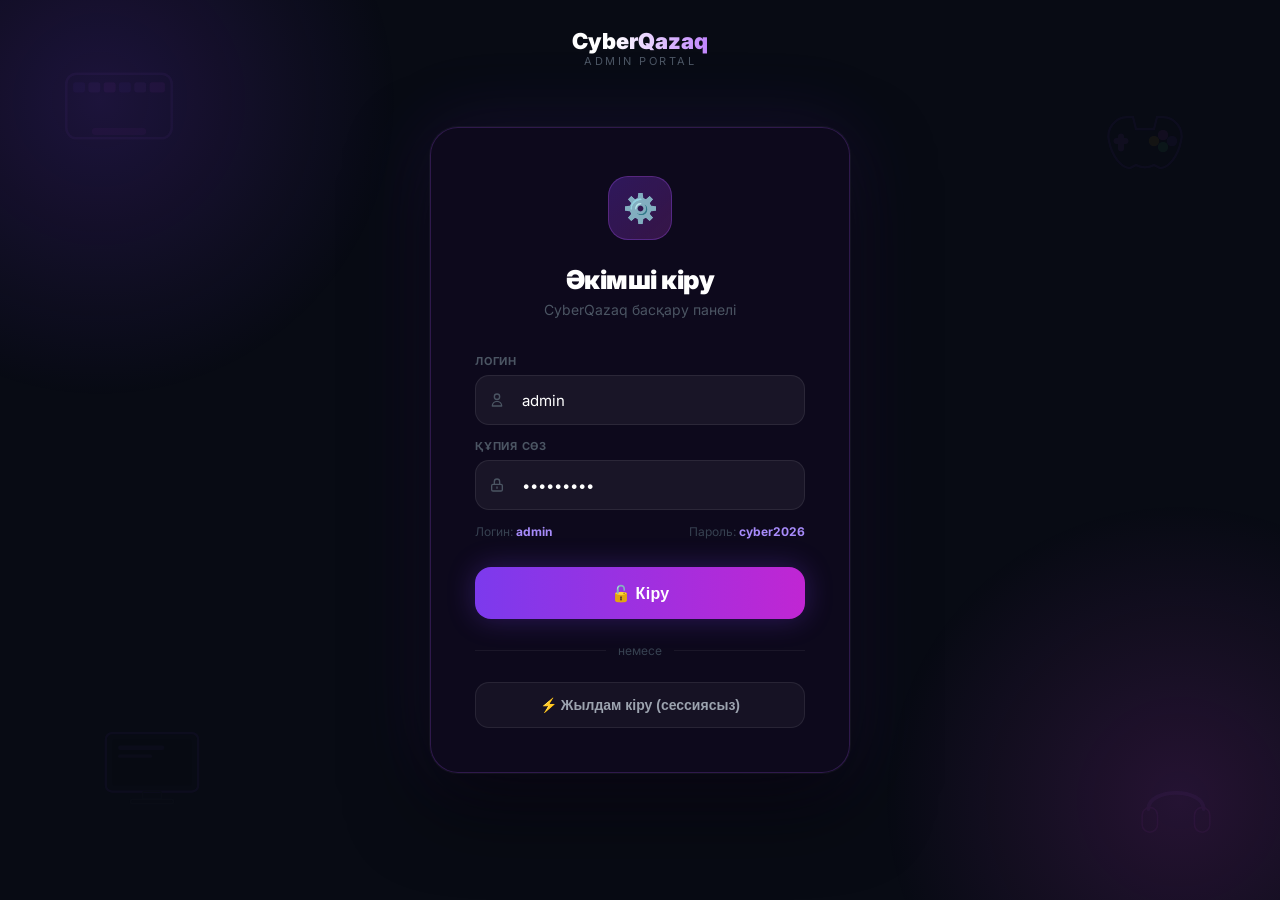
==== templates/admin_login.html @ 949d3ff7 "Improve security, add env config and docs" ====
<!DOCTYPE html>
<html lang="kk">
<head>
  <meta charset="UTF-8">
  <meta name="viewport" content="width=device-width, initial-scale=1.0">
  <title>CyberQazaq — Әкімші кіру</title>
  <link href="https://fonts.googleapis.com/css2?family=Inter:wght@400;500;600;700;800;900&display=swap" rel="stylesheet">
  <style>
    *, *::before, *::after { box-sizing: border-box; margin: 0; padding: 0; }

    body {
      min-height: 100vh;
      background: #080b14;
      display: flex; align-items: center; justify-content: center;
      font-family: 'Inter', sans-serif;
      overflow: hidden;
    }

    /* Ambient glows */
    .glow-1 {
      position: fixed; top: -200px; left: -200px;
      width: 600px; height: 600px;
      background: radial-gradient(circle, rgba(124,58,237,0.18) 0%, transparent 70%);
      pointer-events: none; z-index: 0;
    }
    .glow-2 {
      position: fixed; bottom: -200px; right: -200px;
      width: 600px; height: 600px;
      background: radial-gradient(circle, rgba(217,70,239,0.14) 0%, transparent 70%);
      pointer-events: none; z-index: 0;
    }

    /* Floating bg icons */
    .bg-icons { position: fixed; inset: 0; pointer-events: none; z-index: 0; overflow: hidden; }
    .bg-icon {
      position: absolute; opacity: 0.05;
      animation: floatBg 9s ease-in-out infinite;
    }
    .bg-icon:nth-child(1) { top: 8%;  left: 5%;  animation-delay: 0s; }
    .bg-icon:nth-child(2) { top: 12%; right: 7%; animation-delay: -3s; }
    .bg-icon:nth-child(3) { bottom: 10%; left: 8%; animation-delay: -6s; }
    .bg-icon:nth-child(4) { bottom: 6%;  right: 5%; animation-delay: -1.5s; }
    @keyframes floatBg {
      0%,100% { transform: translateY(0) rotate(-2deg); }
      50%      { transform: translateY(-20px) rotate(2deg); }
    }

    /* Logo */
    .top-logo {
      position: fixed; top: 28px; left: 50%; transform: translateX(-50%);
      z-index: 20; text-align: center;
    }
    .logo-text {
      font-size: 22px; font-weight: 900;
      background: linear-gradient(90deg, #fff 30%, #c084fc);
      -webkit-background-clip: text; -webkit-text-fill-color: transparent;
    }
    .logo-sub { font-size: 11px; color: #4b5563; letter-spacing: 2.5px; text-transform: uppercase; }

    /* Card */
    .card {
      position: relative; z-index: 10;
      width: 420px;
      background: rgba(15, 10, 30, 0.92);
      backdrop-filter: blur(32px);
      border: 1px solid rgba(168,85,247,0.22);
      border-radius: 28px;
      padding: 48px 44px 44px;
      box-shadow:
        0 0 0 1px rgba(255,255,255,0.04),
        0 32px 80px rgba(0,0,0,0.6),
        0 0 80px rgba(124,58,237,0.15);
    }

    .card-icon {
      width: 64px; height: 64px; border-radius: 20px;
      background: linear-gradient(135deg, rgba(124,58,237,0.3), rgba(217,70,239,0.2));
      border: 1px solid rgba(168,85,247,0.3);
      display: flex; align-items: center; justify-content: center;
      font-size: 28px; margin: 0 auto 24px;
    }

    .card-title {
      font-size: 26px; font-weight: 900; color: white;
      text-align: center; margin-bottom: 6px; letter-spacing: -0.02em;
    }
    .card-sub {
      font-size: 14px; color: #4b5563; text-align: center; margin-bottom: 36px;
    }

    /* Error */
    .error-msg {
      padding: 12px 16px; border-radius: 12px;
      background: rgba(239,68,68,0.1); border: 1px solid rgba(239,68,68,0.25);
      color: #f87171; font-size: 13px; margin-bottom: 16px;
      display: none;
    }
    .error-msg.show { display: block; }

    /* Inputs */
    .field { margin-bottom: 14px; position: relative; }
    .field-label {
      font-size: 11px; font-weight: 700; color: #4b5563;
      letter-spacing: 0.07em; text-transform: uppercase; margin-bottom: 7px;
      display: block;
    }
    .field-wrap {
      position: relative; display: flex; align-items: center;
    }
    .field-icon {
      position: absolute; left: 14px; top: 50%; transform: translateY(-50%);
      pointer-events: none; color: #4b5563;
    }
    .field input {
      width: 100%; height: 50px;
      padding: 0 16px 0 46px;
      background: rgba(255,255,255,0.05);
      border: 1px solid rgba(255,255,255,0.08);
      border-radius: 14px;
      color: white; font-size: 15px; font-family: 'Inter', sans-serif;
      outline: none; transition: border-color 0.2s, background 0.2s, box-shadow 0.2s;
    }
    .field input:focus {
      border-color: #a855f7;
      background: rgba(168,85,247,0.08);
      box-shadow: 0 0 0 3px rgba(168,85,247,0.12);
    }
    .field input::placeholder { color: #374151; }

    /* Hint row */
    .hint-row {
      display: flex; align-items: center; justify-content: space-between;
      margin-bottom: 28px; margin-top: 4px;
    }
    .hint-row span { font-size: 12px; color: #374151; }
    .hint-val { color: #a78bfa !important; font-weight: 700; }

    /* Submit */
    .submit-btn {
      width: 100%; height: 52px;
      background: linear-gradient(90deg, #7c3aed, #c026d3);
      border: none; border-radius: 16px;
      color: white; font-weight: 800; font-size: 16px;
      cursor: pointer; transition: all 0.25s;
      box-shadow: 0 0 28px rgba(124,58,237,0.3);
      display: flex; align-items: center; justify-content: center; gap: 8px;
      letter-spacing: 0.3px;
    }
    .submit-btn:hover {
      transform: translateY(-2px);
      box-shadow: 0 0 40px rgba(217,70,239,0.45);
    }
    .submit-btn:active { transform: translateY(0); }
    .submit-btn:disabled { opacity: 0.5; cursor: not-allowed; transform: none; }

    /* Divider */
    .divider {
      display: flex; align-items: center; gap: 12px;
      margin: 24px 0;
    }
    .divider::before, .divider::after {
      content: ''; flex: 1; height: 1px;
      background: rgba(255,255,255,0.06);
    }
    .divider span { font-size: 12px; color: #374151; white-space: nowrap; }

    /* Quick access */
    .quick-btn {
      width: 100%; height: 46px;
      background: rgba(255,255,255,0.04);
      border: 1px solid rgba(255,255,255,0.08);
      border-radius: 14px;
      color: #9ca3af; font-size: 14px; font-weight: 600;
      cursor: pointer; transition: all 0.2s;
      display: flex; align-items: center; justify-content: center; gap: 8px;
    }
    .quick-btn:hover {
      background: rgba(124,58,237,0.12);
      border-color: rgba(168,85,247,0.3);
      color: #c084fc;
    }

    @media (max-width: 480px) {
      .card { width: 95%; padding: 36px 28px 32px; }
    }
  </style>
</head>
<body>

<div class="glow-1"></div>
<div class="glow-2"></div>

<!-- Floating bg icons -->
<div class="bg-icons">
  <svg class="bg-icon" width="110" height="68" viewBox="0 0 64 40" fill="none">
    <rect x="1" y="1" width="62" height="38" rx="6" fill="none" stroke="#a855f7" stroke-width="1.5"/>
    <rect x="5" y="6" width="7" height="6" rx="1.5" fill="#7c3aed"/>
    <rect x="14" y="6" width="7" height="6" rx="1.5" fill="#a855f7"/>
    <rect x="23" y="6" width="7" height="6" rx="1.5" fill="#d946ef"/>
    <rect x="32" y="6" width="7" height="6" rx="1.5" fill="#7c3aed"/>
    <rect x="41" y="6" width="7" height="6" rx="1.5" fill="#a855f7"/>
    <rect x="50" y="6" width="9" height="6" rx="1.5" fill="#d946ef"/>
    <rect x="16" y="33" width="32" height="4" rx="2" fill="#d946ef" opacity="0.7"/>
  </svg>
  <svg class="bg-icon" width="90" height="66" viewBox="0 0 60 44" fill="none">
    <path d="M6 22 C4 14 10 6 18 6 L22 6 L24 14 L36 14 L38 6 L42 6 C50 6 56 14 54 22 C52 32 46 40 40 40 L36 38 C33 40 27 40 24 38 L20 40 C14 40 8 32 6 22Z" fill="none" stroke="#7c3aed" stroke-width="1.5"/>
    <rect x="12" y="17" width="4" height="12" rx="2" fill="#a855f7"/>
    <rect x="9" y="20" width="10" height="4" rx="2" fill="#a855f7"/>
    <circle cx="42" cy="18" r="3.5" fill="#d946ef"/>
    <circle cx="48" cy="22" r="3.5" fill="#7c3aed"/>
    <circle cx="42" cy="26" r="3.5" fill="#4ade80"/>
    <circle cx="36" cy="22" r="3.5" fill="#fbbf24"/>
  </svg>
  <svg class="bg-icon" width="100" height="80" viewBox="0 0 64 52" fill="none">
    <rect x="2" y="2" width="60" height="38" rx="4" fill="none" stroke="#7c3aed" stroke-width="1.5"/>
    <rect x="6" y="6" width="52" height="30" rx="2" fill="#030712"/>
    <rect x="10" y="10" width="30" height="3" rx="1.5" fill="#7c3aed" opacity="0.6"/>
    <rect x="10" y="16" width="22" height="2" rx="1" fill="#a855f7" opacity="0.5"/>
    <rect x="26" y="40" width="12" height="5" rx="1" fill="none" stroke="#374151" stroke-width="1"/>
    <rect x="18" y="45" width="28" height="3" rx="1.5" fill="none" stroke="#374151" stroke-width="1"/>
  </svg>
  <svg class="bg-icon" width="80" height="80" viewBox="0 0 52 52" fill="none">
    <path d="M8 28 C8 14 44 14 44 28" stroke="#a855f7" stroke-width="2.5" fill="none" stroke-linecap="round"/>
    <rect x="4" y="27" width="10" height="16" rx="5" fill="none" stroke="#d946ef" stroke-width="1"/>
    <rect x="38" y="27" width="10" height="16" rx="5" fill="none" stroke="#d946ef" stroke-width="1"/>
  </svg>
</div>

<!-- Logo -->
<div class="top-logo">
  <div class="logo-text">CyberQazaq</div>
  <div class="logo-sub">Admin Portal</div>
</div>

<!-- Login card -->
<div class="card">
  <div class="card-icon">⚙️</div>
  <div class="card-title">Әкімші кіру</div>
  <div class="card-sub">CyberQazaq басқару панелі</div>

  <div class="error-msg" id="loginError"></div>

  <div class="field">
    <label class="field-label">Логин</label>
    <div class="field-wrap">
      <svg class="field-icon" width="16" height="16" fill="none" viewBox="0 0 24 24" stroke="currentColor" stroke-width="2">
        <path stroke-linecap="round" stroke-linejoin="round" d="M16 7a4 4 0 11-8 0 4 4 0 018 0zM12 14a7 7 0 00-7 7h14a7 7 0 00-7-7z"/>
      </svg>
      <input type="text" id="loginUser" placeholder="Логинді енгізіңіз" value="admin" autocomplete="username">
    </div>
  </div>

  <div class="field">
    <label class="field-label">Құпия сөз</label>
    <div class="field-wrap">
      <svg class="field-icon" width="16" height="16" fill="none" viewBox="0 0 24 24" stroke="currentColor" stroke-width="2">
        <path stroke-linecap="round" stroke-linejoin="round" d="M12 15v2m-6 4h12a2 2 0 002-2v-6a2 2 0 00-2-2H6a2 2 0 00-2 2v6a2 2 0 002 2zm10-10V7a4 4 0 00-8 0v4h8z"/>
      </svg>
      <input type="password" id="loginPass" placeholder="Құпия сөзді енгізіңіз" value="cyber2026" autocomplete="current-password">
    </div>
  </div>

  <div class="hint-row">
    <span>Логин: <span class="hint-val">admin</span></span>
    <span>Пароль: <span class="hint-val">cyber2026</span></span>
  </div>

  <button class="submit-btn" id="loginBtn" onclick="handleLogin()">
    🔓 Кіру
  </button>

  <div class="divider"><span>немесе</span></div>

  <button class="quick-btn" onclick="quickAccess()">
    ⚡ Жылдам кіру (сессиясыз)
  </button>
</div>

<script>
  async function handleLogin() {
    const user = document.getElementById('loginUser').value.trim();
    const pass = document.getElementById('loginPass').value.trim();
    const err  = document.getElementById('loginError');
    const btn  = document.getElementById('loginBtn');

    if (!user || !pass) {
      showError('Логин мен парольді енгізіңіз');
      return;
    }

    btn.disabled = true;
    btn.innerHTML = '⏳ Тексерілуде...';

    try {
      const res  = await fetch('/admin/login', {
        method: 'POST',
        headers: { 'Content-Type': 'application/json' },
        body: JSON.stringify({ user, pass })
      });
      const data = await res.json();

      if (data.ok) {
        btn.innerHTML = '✅ Кіріп жатыр...';
        setTimeout(() => window.location.href = '/admin', 500);
      } else {
        showError(data.error || 'Логин немесе пароль қате');
        btn.disabled = false;
        btn.innerHTML = '🔓 Кіру';
      }
    } catch(e) {
      showError('Сервер қосылмады. /admin/direct сілтемесін қолданыңыз.');
      btn.disabled = false;
      btn.innerHTML = '🔓 Кіру';
    }
  }

  function quickAccess() {
    window.location.href = '/admin/direct';
  }

  function showError(msg) {
    const el = document.getElementById('loginError');
    el.textContent = msg;
    el.classList.add('show');
    setTimeout(() => el.classList.remove('show'), 4000);
  }

  document.addEventListener('keydown', e => {
    if (e.key === 'Enter') handleLogin();
  });
</script>
</body>
</html>
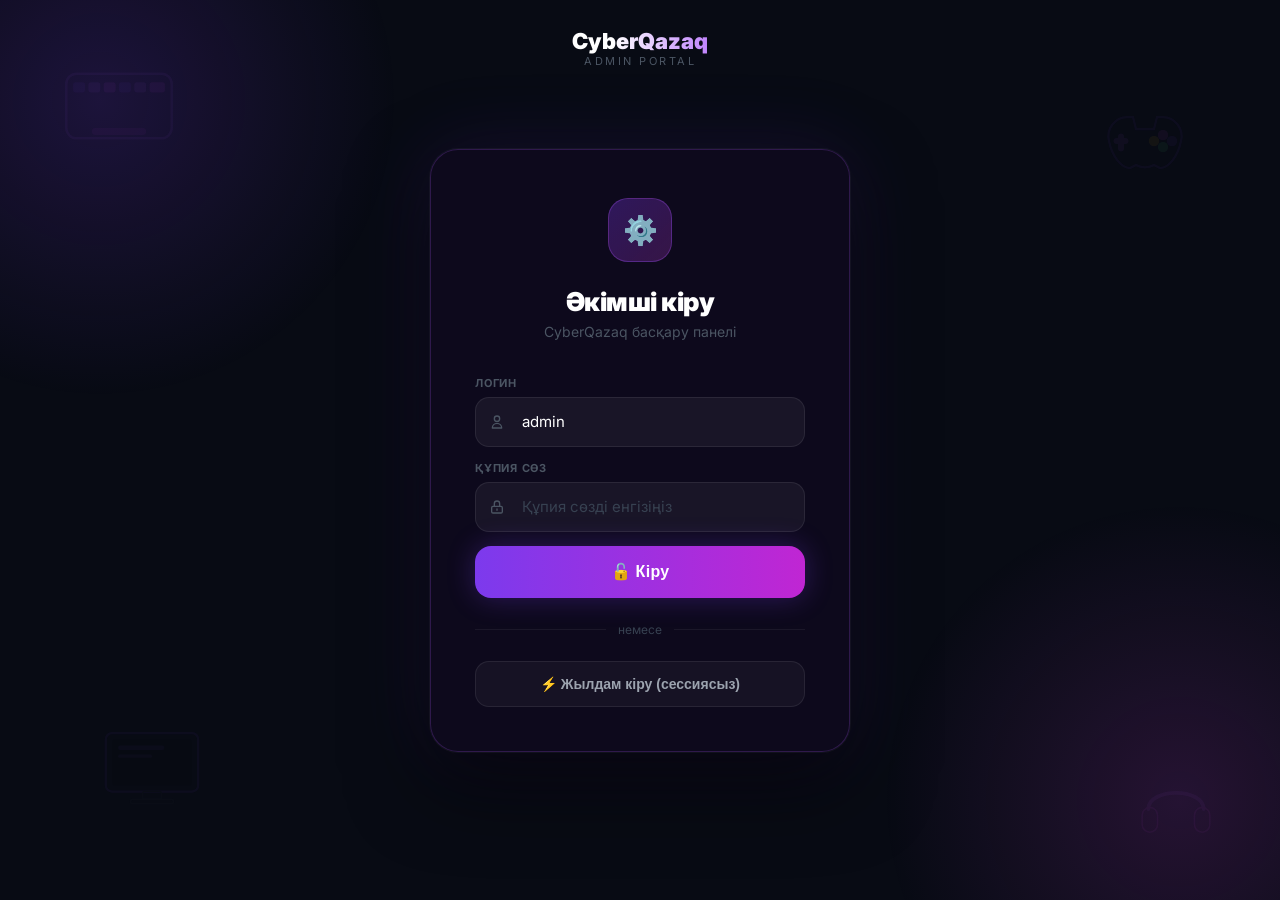
==== commit cc2dc901: "Remove hardcoded admin credentials from login page" ====
--- a/templates/admin_login.html
+++ b/templates/admin_login.html
@@ -256,13 +256,8 @@
       <svg class="field-icon" width="16" height="16" fill="none" viewBox="0 0 24 24" stroke="currentColor" stroke-width="2">
         <path stroke-linecap="round" stroke-linejoin="round" d="M12 15v2m-6 4h12a2 2 0 002-2v-6a2 2 0 00-2-2H6a2 2 0 00-2 2v6a2 2 0 002 2zm10-10V7a4 4 0 00-8 0v4h8z"/>
       </svg>
-      <input type="password" id="loginPass" placeholder="Құпия сөзді енгізіңіз" value="cyber2026" autocomplete="current-password">
+      <input type="password" id="loginPass" placeholder="Құпия сөзді енгізіңіз" autocomplete="current-password">
     </div>
-  </div>
-
-  <div class="hint-row">
-    <span>Логин: <span class="hint-val">admin</span></span>
-    <span>Пароль: <span class="hint-val">cyber2026</span></span>
   </div>
 
   <button class="submit-btn" id="loginBtn" onclick="handleLogin()">
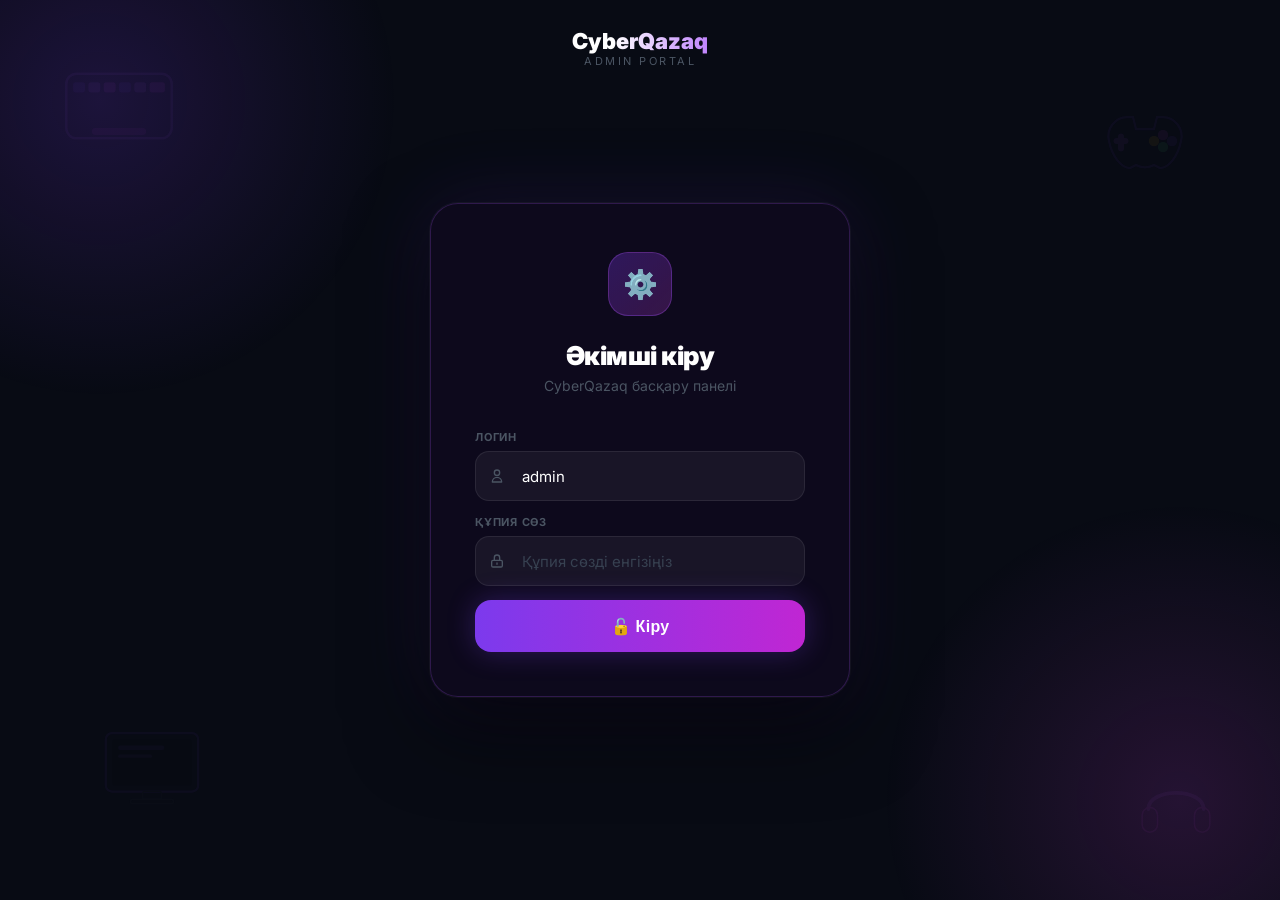
==== commit 0d4bab43: "Remove quick-access login button from admin page" ====
--- a/templates/admin_login.html
+++ b/templates/admin_login.html
@@ -264,11 +264,6 @@
     🔓 Кіру
   </button>
 
-  <div class="divider"><span>немесе</span></div>
-
-  <button class="quick-btn" onclick="quickAccess()">
-    ⚡ Жылдам кіру (сессиясыз)
-  </button>
 </div>
 
 <script>
@@ -303,14 +298,10 @@
         btn.innerHTML = '🔓 Кіру';
       }
     } catch(e) {
-      showError('Сервер қосылмады. /admin/direct сілтемесін қолданыңыз.');
+      showError('Сервер қосылмады. Серверді қайта қосып көріңіз.');
       btn.disabled = false;
       btn.innerHTML = '🔓 Кіру';
     }
-  }
-
-  function quickAccess() {
-    window.location.href = '/admin/direct';
   }
 
   function showError(msg) {
